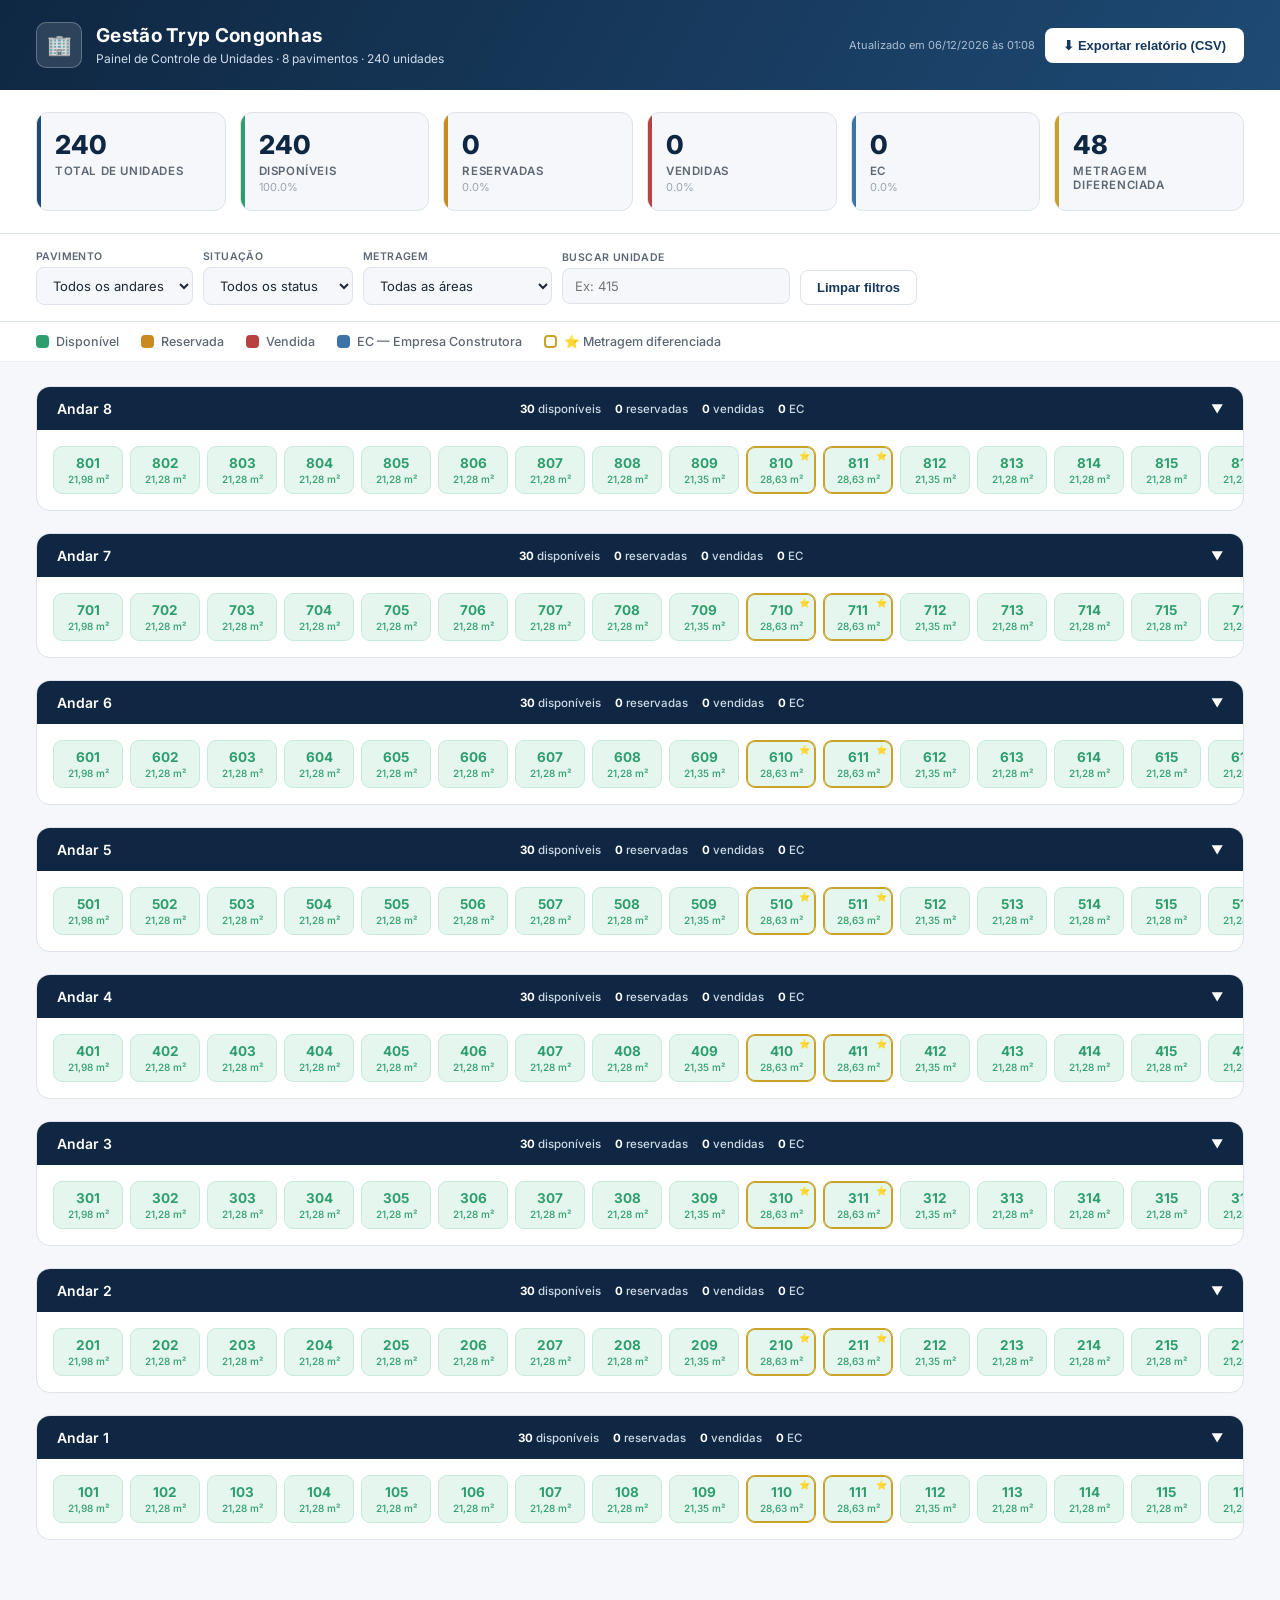
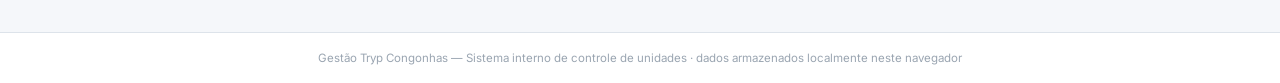
==== index(1).html @ a5fdbfc3 "HTML TRYP.html" ====
<!DOCTYPE html>
<html lang="pt-BR">
<head>
<meta charset="UTF-8">
<meta name="viewport" content="width=device-width, initial-scale=1.0">
<title>Gestão Tryp Congonhas | Controle de Unidades</title>
<link rel="preconnect" href="https://fonts.googleapis.com">
<link href="https://fonts.googleapis.com/css2?family=Inter:wght@400;500;600;700;800&display=swap" rel="stylesheet">
<style>
  :root{
    --azul-900:#0f2742;
    --azul-800:#16375c;
    --azul-700:#1e4a74;
    --azul-600:#2a5d8f;
    --azul-500:#3d74a8;
    --cinza-50:#f5f7fa;
    --cinza-100:#eceff3;
    --cinza-200:#dde3ea;
    --cinza-400:#9aa5b1;
    --cinza-600:#5c6773;
    --texto:#1c2733;

    --disp:#2f9e6e;
    --disp-bg:#e5f6ee;
    --res:#c98a1f;
    --res-bg:#fbf0dd;
    --vend:#b84242;
    --vend-bg:#fbe8e8;
    --ec:#3d74a8;
    --ec-bg:#e6eef5;
    --dif-border:#c9a227;
  }

  *{ box-sizing:border-box; margin:0; padding:0; }
  body{
    font-family:'Inter',Arial,sans-serif;
    background: var(--cinza-50);
    color: var(--texto);
    -webkit-font-smoothing:antialiased;
  }

  /* ===== HEADER ===== */
  header{
    background: linear-gradient(120deg, var(--azul-900), var(--azul-700));
    color:#fff;
    padding: 22px 36px;
    display:flex;
    justify-content:space-between;
    align-items:center;
    flex-wrap:wrap;
    gap:14px;
    box-shadow: 0 2px 10px rgba(0,0,0,.15);
  }
  .brand{ display:flex; align-items:center; gap:14px; }
  .brand-icon{
    width:46px; height:46px;
    background: rgba(255,255,255,.12);
    border:1px solid rgba(255,255,255,.25);
    border-radius:10px;
    display:flex; align-items:center; justify-content:center;
    font-size:20px;
  }
  .brand h1{ font-size:19px; font-weight:700; letter-spacing:.3px; }
  .brand span{ font-size:12px; color:#cfdcea; font-weight:400; }

  .header-actions{ display:flex; gap:10px; align-items:center; }
  .btn-export{
    background:#fff;
    color:var(--azul-800);
    border:none;
    padding:10px 18px;
    border-radius:8px;
    font-size:13px;
    font-weight:600;
    cursor:pointer;
    display:flex; align-items:center; gap:8px;
    transition:.2s;
  }
  .btn-export:hover{ background:#dfe8f1; transform:translateY(-1px); }

  .updated-at{
    font-size:11px; color:#aebfd2;
  }

  /* ===== DASHBOARD ===== */
  .dashboard{
    display:grid;
    grid-template-columns: repeat(6, 1fr);
    gap:14px;
    padding: 22px 36px;
    background:#fff;
    border-bottom:1px solid var(--cinza-200);
  }
  .card{
    background: var(--cinza-50);
    border:1px solid var(--cinza-200);
    border-radius:12px;
    padding:16px 18px;
    position:relative;
    overflow:hidden;
  }
  .card::before{
    content:"";
    position:absolute; left:0; top:0; bottom:0; width:4px;
  }
  .card h3{ font-size:26px; font-weight:800; color:var(--azul-900); }
  .card p{ font-size:11.5px; color:var(--cinza-600); text-transform:uppercase; letter-spacing:.6px; margin-top:4px; font-weight:600;}
  .card .pct{ font-size:11px; color:var(--cinza-400); margin-top:2px; }

  .card.total::before{ background:var(--azul-700); }
  .card.disponivel::before{ background:var(--disp); }
  .card.reservada::before{ background:var(--res); }
  .card.vendida::before{ background:var(--vend); }
  .card.ec::before{ background:var(--ec); }
  .card.dif::before{ background:var(--dif-border); }

  /* ===== FILTERS ===== */
  .filters{
    display:flex;
    gap:10px;
    flex-wrap:wrap;
    align-items:center;
    padding: 16px 36px;
    background:#fff;
    border-bottom:1px solid var(--cinza-200);
    position:sticky;
    top:0;
    z-index:60;
  }
  .filters label.fgroup{
    display:flex; flex-direction:column; gap:4px;
  }
  .filters label.fgroup span{
    font-size:10.5px; color:var(--cinza-600); font-weight:600; text-transform:uppercase; letter-spacing:.4px;
  }
  .filters select, .filters input{
    padding:9px 12px;
    border-radius:8px;
    border:1px solid var(--cinza-200);
    font-size:13px;
    background:var(--cinza-50);
    color:var(--texto);
    min-width:150px;
    font-family:inherit;
  }
  .filters select:focus, .filters input:focus{
    outline:none; border-color:var(--azul-600); background:#fff;
  }
  .filters .btn-clear{
    align-self:flex-end;
    background:transparent;
    border:1px solid var(--cinza-200);
    color:var(--azul-800);
    padding:9px 16px;
    border-radius:8px;
    font-size:13px;
    font-weight:600;
    cursor:pointer;
    transition:.2s;
  }
  .filters .btn-clear:hover{ background:var(--cinza-100); }

  /* ===== LEGEND ===== */
  .legend{
    display:flex;
    gap:22px;
    padding: 12px 36px;
    flex-wrap:wrap;
    font-size:12.5px;
    background:#fff;
    border-bottom:1px solid var(--cinza-100);
    color:var(--cinza-600);
  }
  .legend span{ display:flex; align-items:center; gap:7px; font-weight:500; }
  .dot{ width:13px; height:13px; border-radius:4px; display:inline-block; }

  /* ===== FLOORS ===== */
  .container{ padding: 24px 36px 70px; }

  .floor-block{
    margin-bottom: 22px;
    background:#fff;
    border-radius:14px;
    border:1px solid var(--cinza-200);
    overflow:hidden;
  }
  .floor-header{
    background: var(--azul-900);
    color:#fff;
    padding: 13px 20px;
    display:flex;
    justify-content:space-between;
    align-items:center;
    flex-wrap:wrap;
    gap:10px;
    font-size:14px;
    font-weight:600;
    cursor:pointer;
    user-select:none;
  }
  .floor-header .mini-stats{ display:flex; gap:14px; font-size:11.5px; font-weight:500; flex-wrap:wrap; color:#cdd9e6;}
  .floor-header .mini-stats b{ color:#fff; font-weight:700; }
  .floor-header .toggle-icon{ transition: transform .25s; font-size:12px; }
  .floor-header.collapsed .toggle-icon{ transform: rotate(-90deg); }

  .floor-grid-wrapper{
    overflow-x:auto;
    padding:16px;
    transition: max-height .25s ease;
  }
  .floor-grid-wrapper.hidden{ display:none; }

  .floor-grid{
    display:grid;
    grid-template-columns: repeat(30, minmax(70px,1fr));
    gap:7px;
    min-width:2150px;
  }

  .unit{
    border-radius:9px;
    padding:8px 5px;
    text-align:center;
    cursor:pointer;
    font-size:12px;
    position:relative;
    transition: all .15s ease;
    border:1.5px solid transparent;
    background:#fff;
  }
  .unit b{ display:block; font-size:13.5px; font-weight:700; }
  .unit small{ display:block; font-size:10px; margin-top:2px; font-weight:500; }
  .unit:hover{ transform: translateY(-3px); box-shadow:0 6px 14px rgba(15,39,66,.18); z-index:5; }
  .unit.dim{ opacity:.15; pointer-events:none; }

  .status-disponivel{ background:var(--disp-bg); color:var(--disp); border-color:#c7ebd9;}
  .status-reservada{ background:var(--res-bg); color:var(--res); border-color:#f0dcb2;}
  .status-vendida{ background:var(--vend-bg); color:var(--vend); border-color:#f3cccc;}
  .status-ec{ background:var(--ec-bg); color:var(--ec); border-color:#c6dced;}

  .diferenciada{ border-color:var(--dif-border) !important; box-shadow: inset 0 0 0 1px var(--dif-border); }
  .star{ position:absolute; top:3px; right:5px; font-size:9px; }

  /* ===== MODAL ===== */
  .overlay{
    display:none;
    position:fixed; inset:0;
    background:rgba(15,39,66,.55);
    align-items:center; justify-content:center;
    z-index:999;
    backdrop-filter: blur(2px);
  }
  .overlay.active{ display:flex; }
  .modal{
    background:#fff;
    width:380px;
    max-width:92%;
    border-radius:16px;
    padding:26px;
    box-shadow:0 20px 50px rgba(0,0,0,.25);
    animation: pop .18s ease;
  }
  @keyframes pop{ from{ transform:scale(.95); opacity:0;} to{ transform:scale(1); opacity:1;} }

  .modal-head{ display:flex; justify-content:space-between; align-items:flex-start; margin-bottom:4px;}
  .modal h2{ font-size:19px; color:var(--azul-900); font-weight:700; }
  .modal .close-x{ cursor:pointer; color:var(--cinza-400); font-size:20px; line-height:1;}
  .modal .close-x:hover{ color:var(--texto); }
  .modal .area-info{ font-size:12.5px; color:var(--cinza-600); margin-bottom:16px; }

  .modal label{ font-size:11.5px; font-weight:700; display:block; margin-top:12px; margin-bottom:5px; color:var(--cinza-600); text-transform:uppercase; letter-spacing:.4px;}
  .modal select, .modal input, .modal textarea{
    width:100%; padding:10px 12px; border-radius:8px; border:1px solid var(--cinza-200); font-size:13.5px; font-family:inherit; background:var(--cinza-50);
  }
  .modal select:focus, .modal input:focus, .modal textarea:focus{ outline:none; border-color:var(--azul-600); background:#fff;}
  .modal textarea{ resize:vertical; min-height:60px; }

  .modal-actions{ display:flex; justify-content:flex-end; gap:10px; margin-top:22px; }
  .modal-actions button{
    padding:10px 20px; border-radius:8px; border:none; cursor:pointer; font-size:13.5px; font-weight:600; transition:.2s;
  }
  .btn-save{ background:var(--azul-800); color:#fff; }
  .btn-save:hover{ background:var(--azul-900); }
  .btn-cancel{ background:var(--cinza-100); color:var(--cinza-600); }
  .btn-cancel:hover{ background:var(--cinza-200); }

  footer{
    text-align:center; padding:18px; font-size:11.5px; color:var(--cinza-400);
    background:#fff; border-top:1px solid var(--cinza-200);
  }

  @media (max-width: 900px){
    .dashboard{ grid-template-columns: repeat(2,1fr); }
    header, .filters, .dashboard, .legend, .container{ padding-left:16px; padding-right:16px; }
  }
</style>
</head>
<body>

<header>
  <div class="brand">
    <div class="brand-icon">🏢</div>
    <div>
      <h1>Gestão Tryp Congonhas</h1>
      <span>Painel de Controle de Unidades · 8 pavimentos · 240 unidades</span>
    </div>
  </div>
  <div class="header-actions">
    <div class="updated-at" id="updatedAt"></div>
    <button class="btn-export" onclick="exportCSV()">⬇ Exportar relatório (CSV)</button>
  </div>
</header>

<div class="dashboard" id="dashboard"></div>

<div class="filters">
  <label class="fgroup">
    <span>Pavimento</span>
    <select id="fAndar" onchange="render()">
      <option value="todos">Todos os andares</option>
    </select>
  </label>

  <label class="fgroup">
    <span>Situação</span>
    <select id="fStatus" onchange="render()">
      <option value="todos">Todos os status</option>
      <option value="disponivel">Disponível</option>
      <option value="reservada">Reservada</option>
      <option value="vendida">Vendida</option>
      <option value="ec">EC</option>
    </select>
  </label>

  <label class="fgroup">
    <span>Metragem</span>
    <select id="fDif" onchange="render()">
      <option value="todos">Todas as áreas</option>
      <option value="sim">Somente diferenciadas</option>
      <option value="nao">Somente padrão</option>
    </select>
  </label>

  <label class="fgroup">
    <span>Buscar unidade</span>
    <input type="text" id="fBusca" placeholder="Ex: 415" oninput="render()">
  </label>

  <button class="btn-clear" onclick="limparFiltros()">Limpar filtros</button>
</div>

<div class="legend">
  <span><i class="dot" style="background:var(--disp)"></i> Disponível</span>
  <span><i class="dot" style="background:var(--res)"></i> Reservada</span>
  <span><i class="dot" style="background:var(--vend)"></i> Vendida</span>
  <span><i class="dot" style="background:var(--ec)"></i> EC — Empresa Construtora</span>
  <span><i class="dot" style="background:#fff;border:2px solid var(--dif-border)"></i> ⭐ Metragem diferenciada</span>
</div>

<div class="container" id="container"></div>

<footer>Gestão Tryp Congonhas — Sistema interno de controle de unidades · dados armazenados localmente neste navegador</footer>

<!-- MODAL -->
<div class="overlay" id="overlay">
  <div class="modal">
    <div class="modal-head">
      <h2 id="mTitulo">Unidade 000</h2>
      <span class="close-x" onclick="fecharModal()">&times;</span>
    </div>
    <div class="area-info" id="mArea">Área: 00,00 m²</div>

    <label>Situação</label>
    <select id="mStatus">
      <option value="disponivel">Disponível</option>
      <option value="reservada">Reservada</option>
      <option value="vendida">Vendida</option>
      <option value="ec">EC</option>
    </select>

    <label>Comprador / Cliente</label>
    <input type="text" id="mComprador" placeholder="Nome do cliente">

    <label>Corretor responsável</label>
    <input type="text" id="mCorretor" placeholder="Nome do corretor">

    <label>Data da movimentação</label>
    <input type="date" id="mData">

    <label>Observações</label>
    <textarea id="mObs" placeholder="Observações adicionais..."></textarea>

    <div class="modal-actions">
      <button class="btn-cancel" onclick="fecharModal()">Cancelar</button>
      <button class="btn-save" onclick="salvarUnidade()">Salvar alterações</button>
    </div>
  </div>
</div>

<script>
/* ===================== DADOS ===================== */
const STORAGE_KEY = "tryp_congonhas_unidades_v2";

const areaPattern = [
21.98,21.28,21.28,21.28,21.28,21.28,21.28,21.28,21.35,28.63,
28.63,21.35,21.28,21.28,21.28,21.28,21.28,21.28,21.28,21.28,
22.00,22.00,21.35,21.28,21.28,21.28,21.35,22.97,22.97,21.28
];

function gerarDadosIniciais(){
  const floors = [];
  for(let andar=1; andar<=8; andar++){
    const units = [];
    for(let pos=1; pos<=30; pos++){
      units.push({
        id: andar*100 + pos,
        andar, pos,
        area: areaPattern[pos-1],
        status: "disponivel",
        comprador: "", corretor: "", data: "", obs: ""
      });
    }
    floors.push({ andar, units });
  }
  return floors;
}

function carregarDados(){
  const saved = localStorage.getItem(STORAGE_KEY);
  if(saved) return JSON.parse(saved);
  const dados = gerarDadosIniciais();
  salvarLocal(dados);
  return dados;
}
function salvarLocal(dados){ localStorage.setItem(STORAGE_KEY, JSON.stringify(dados)); }

let floors = carregarDados();
let unidadeSelecionada = null;
let andaresColapsados = {};

/* ===================== HELPERS ===================== */
const todasUnidades = () => floors.flatMap(f => f.units);
const isDiferenciada = (area) => area >= 22.00;
const fmt = (n) => n.toFixed(2).replace(".", ",");

function atualizarTimestamp(){
  const now = new Date();
  document.getElementById("updatedAt").textContent =
    "Atualizado em " + now.toLocaleDateString('pt-BR') + " às " + now.toLocaleTimeString('pt-BR', {hour:'2-digit',minute:'2-digit'});
}

/* ===================== SELECT DE ANDARES ===================== */
(function popularAndares(){
  const sel = document.getElementById("fAndar");
  for(let a=8; a>=1; a--){
    const opt = document.createElement("option");
    opt.value = a; opt.textContent = "Andar " + a;
    sel.appendChild(opt);
  }
})();

/* ===================== DASHBOARD ===================== */
function renderDashboard(){
  const all = todasUnidades();
  const total = all.length;
  const disponiveis = all.filter(u=>u.status==="disponivel").length;
  const reservadas = all.filter(u=>u.status==="reservada").length;
  const vendidas = all.filter(u=>u.status==="vendida").length;
  const ec = all.filter(u=>u.status==="ec").length;
  const dif = all.filter(u=>isDiferenciada(u.area)).length;
  const pct = (n) => ((n/total)*100).toFixed(1) + "%";

  document.getElementById("dashboard").innerHTML = `
    <div class="card total"><h3>${total}</h3><p>Total de unidades</p></div>
    <div class="card disponivel"><h3>${disponiveis}</h3><p>Disponíveis</p><div class="pct">${pct(disponiveis)}</div></div>
    <div class="card reservada"><h3>${reservadas}</h3><p>Reservadas</p><div class="pct">${pct(reservadas)}</div></div>
    <div class="card vendida"><h3>${vendidas}</h3><p>Vendidas</p><div class="pct">${pct(vendidas)}</div></div>
    <div class="card ec"><h3>${ec}</h3><p>EC</p><div class="pct">${pct(ec)}</div></div>
    <div class="card dif"><h3>${dif}</h3><p>Metragem diferenciada</p></div>
  `;
}

/* ===================== RENDER PRINCIPAL ===================== */
function render(){
  renderDashboard();
  atualizarTimestamp();

  const fAndar = document.getElementById("fAndar").value;
  const fStatus = document.getElementById("fStatus").value;
  const fDif = document.getElementById("fDif").value;
  const fBusca = document.getElementById("fBusca").value.trim();

  const container = document.getElementById("container");
  container.innerHTML = "";

  const floorsOrdenados = [...floors].sort((a,b)=> b.andar - a.andar);

  floorsOrdenados.forEach(floor => {
    if(fAndar !== "todos" && Number(fAndar) !== floor.andar) return;

    const disp = floor.units.filter(u=>u.status==="disponivel").length;
    const res = floor.units.filter(u=>u.status==="reservada").length;
    const ven = floor.units.filter(u=>u.status==="vendida").length;
    const ec = floor.units.filter(u=>u.status==="ec").length;

    const colapsado = !!andaresColapsados[floor.andar];

    const block = document.createElement("div");
    block.className = "floor-block";
    block.innerHTML = `
      <div class="floor-header ${colapsado?'collapsed':''}" onclick="toggleAndar(${floor.andar})">
        <span>Andar ${floor.andar}</span>
        <div class="mini-stats">
          <span><b>${disp}</b> disponíveis</span>
          <span><b>${res}</b> reservadas</span>
          <span><b>${ven}</b> vendidas</span>
          <span><b>${ec}</b> EC</span>
        </div>
        <span class="toggle-icon">▼</span>
      </div>
      <div class="floor-grid-wrapper ${colapsado?'hidden':''}" id="grid-wrap-${floor.andar}">
        <div class="floor-grid" id="grid-${floor.andar}"></div>
      </div>
    `;
    container.appendChild(block);

    const grid = block.querySelector(`#grid-${floor.andar}`);

    floor.units.forEach(u => {
      const matchStatus = fStatus === "todos" || u.status === fStatus;
      const matchDif = fDif === "todos" ||
                        (fDif === "sim" && isDiferenciada(u.area)) ||
                        (fDif === "nao" && !isDiferenciada(u.area));
      const matchBusca = fBusca === "" || String(u.id).includes(fBusca);
      const visivel = matchStatus && matchDif && matchBusca;

      const div = document.createElement("div");
      div.className = `unit status-${u.status}` + (isDiferenciada(u.area) ? " diferenciada" : "") + (visivel ? "" : " dim");
      div.innerHTML = `
        <b>${u.id}</b>
        <small>${fmt(u.area)} m²</small>
        ${isDiferenciada(u.area) ? '<span class="star">⭐</span>' : ""}
      `;
      div.onclick = () => abrirModal(u.id);
      grid.appendChild(div);
    });
  });
}

function toggleAndar(andar){
  andaresColapsados[andar] = !andaresColapsados[andar];
  render();
}

/* ===================== FILTROS ===================== */
function limparFiltros(){
  document.getElementById("fAndar").value = "todos";
  document.getElementById("fStatus").value = "todos";
  document.getElementById("fDif").value = "todos";
  document.getElementById("fBusca").value = "";
  render();
}

/* ===================== MODAL ===================== */
function abrirModal(id){
  const unidade = todasUnidades().find(u => u.id === id);
  unidadeSelecionada = unidade;

  document.getElementById("mTitulo").textContent = "Unidade " + unidade.id;
  document.getElementById("mArea").textContent = "Área privativa: " + fmt(unidade.area) + " m²" + (isDiferenciada(unidade.area) ? " · ⭐ Metragem diferenciada" : "");
  document.getElementById("mStatus").value = unidade.status;
  document.getElementById("mComprador").value = unidade.comprador;
  document.getElementById("mCorretor").value = unidade.corretor;
  document.getElementById("mData").value = unidade.data;
  document.getElementById("mObs").value = unidade.obs;

  document.getElementById("overlay").classList.add("active");
}
function fecharModal(){
  document.getElementById("overlay").classList.remove("active");
  unidadeSelecionada = null;
}
function salvarUnidade(){
  if(!unidadeSelecionada) return;
  unidadeSelecionada.status = document.getElementById("mStatus").value;
  unidadeSelecionada.comprador = document.getElementById("mComprador").value;
  unidadeSelecionada.corretor = document.getElementById("mCorretor").value;
  unidadeSelecionada.data = document.getElementById("mData").value;
  unidadeSelecionada.obs = document.getElementById("mObs").value;
  salvarLocal(floors);
  fecharModal();
  render();
}

// Fechar modal clicando fora
document.getElementById("overlay").addEventListener("click", (e)=>{
  if(e.target.id === "overlay") fecharModal();
});
document.addEventListener("keydown", (e)=>{
  if(e.key === "Escape") fecharModal();
});

/* ===================== EXPORTAR CSV ===================== */
function exportCSV(){
  const all = todasUnidades();
  let csv = "Unidade;Andar;Area(m2);Status;Comprador;Corretor;Data;Observacoes\n";
  all.forEach(u => {
    csv += `${u.id};${u.andar};${fmt(u.area)};${u.status};${u.comprador};${u.corretor};${u.data};${(u.obs||"").replace(/\n/g," ")}\n`;
  });
  const blob = new Blob(["\uFEFF" + csv], { type: "text/csv;charset=utf-8;" });
  const link = document.createElement("a");
  link.href = URL.createObjectURL(blob);
  link.download = "tryp_congonhas_unidades.csv";
  link.click();
}

/* ===================== INICIALIZAÇÃO ===================== */
render();
</script>
</body>
</html>
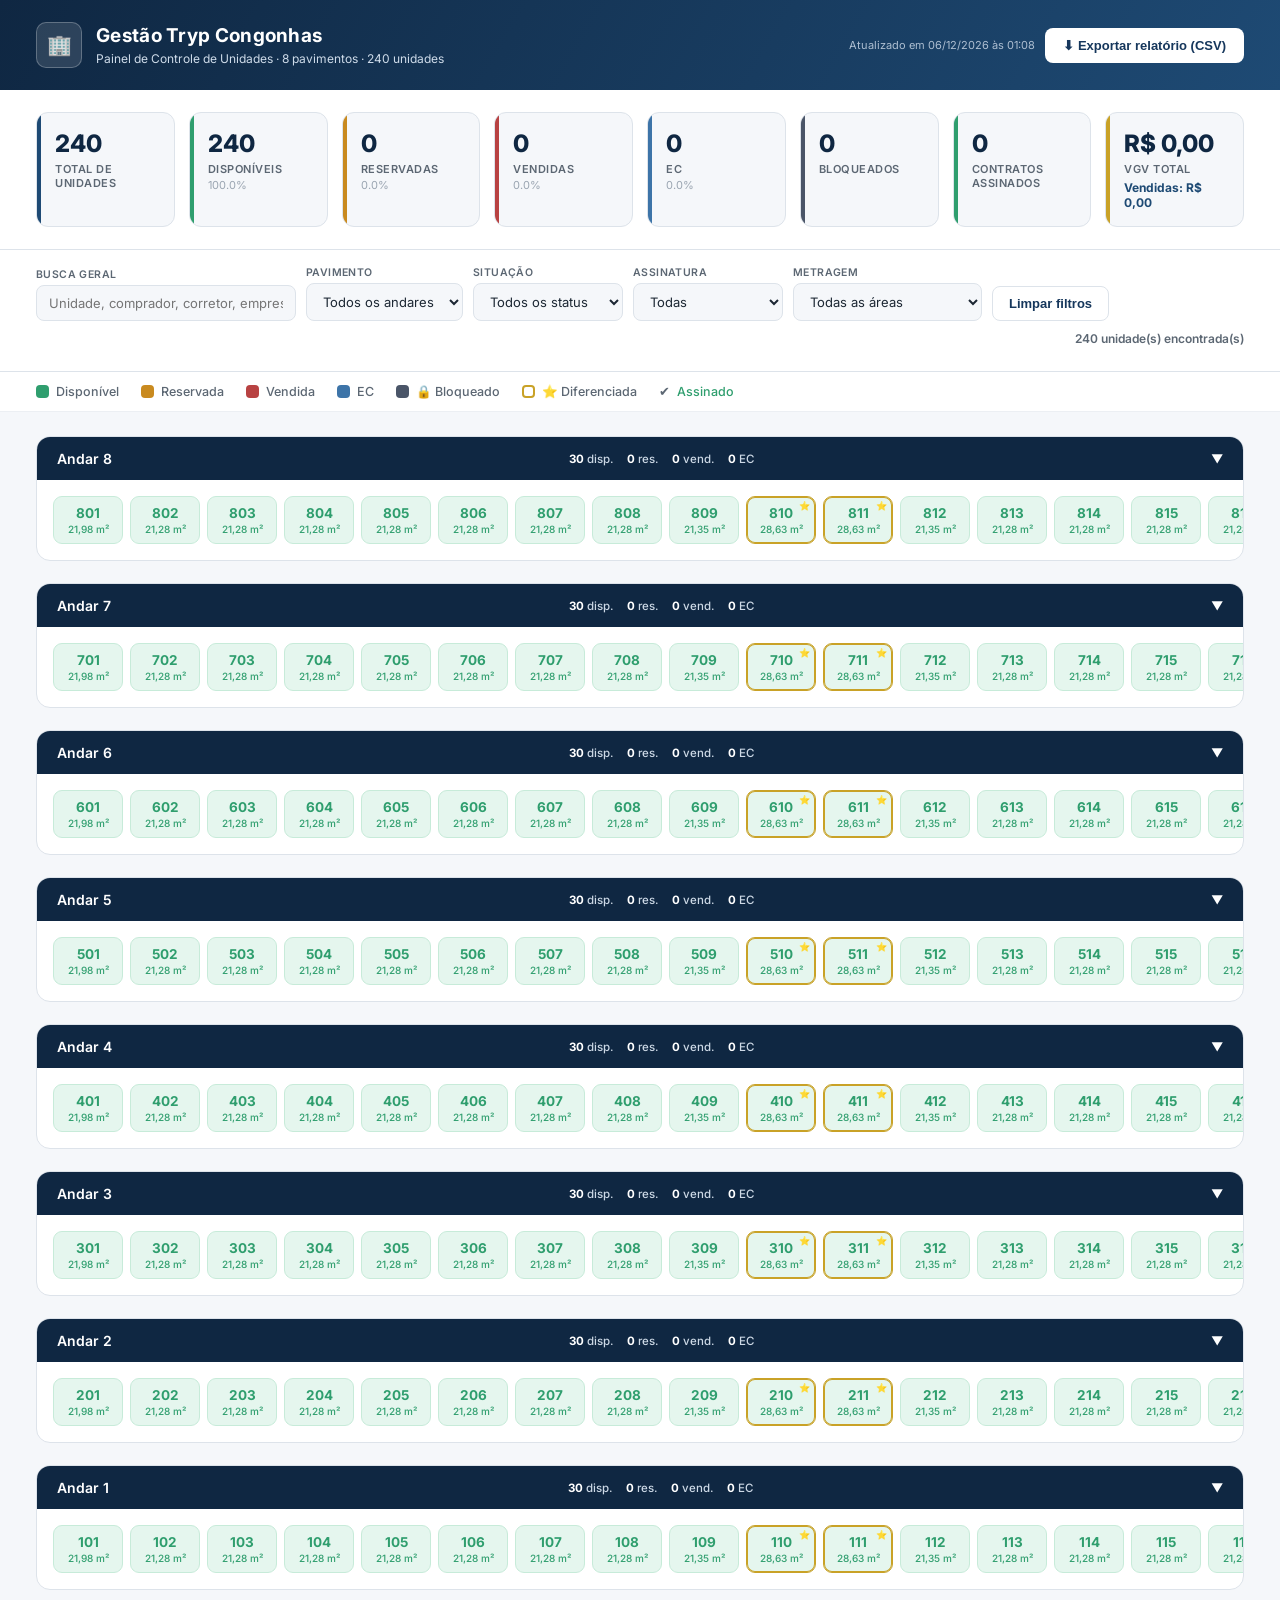
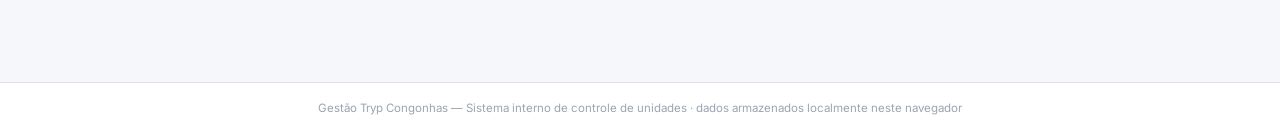
==== commit 6dfaac8a: "Update index(1).html" ====
--- a/index(1).html
+++ b/index(1).html
@@ -29,6 +29,13 @@
     --ec:#3d74a8;
     --ec-bg:#e6eef5;
     --dif-border:#c9a227;
+
+    --sign-ok:#2f9e6e;
+    --sign-pend:#c98a1f;
+    --sign-no:#9aa5b1;
+
+    --bloqueado:#4a5568;
+    --bloqueado-bg:#e2e8f0;
   }
 
   *{ box-sizing:border-box; margin:0; padding:0; }
@@ -78,14 +85,12 @@
   }
   .btn-export:hover{ background:#dfe8f1; transform:translateY(-1px); }
 
-  .updated-at{
-    font-size:11px; color:#aebfd2;
-  }
+  .updated-at{ font-size:11px; color:#aebfd2; }
 
   /* ===== DASHBOARD ===== */
   .dashboard{
     display:grid;
-    grid-template-columns: repeat(6, 1fr);
+    grid-template-columns: repeat(8, 1fr);
     gap:14px;
     padding: 22px 36px;
     background:#fff;
@@ -99,13 +104,11 @@
     position:relative;
     overflow:hidden;
   }
-  .card::before{
-    content:"";
-    position:absolute; left:0; top:0; bottom:0; width:4px;
-  }
-  .card h3{ font-size:26px; font-weight:800; color:var(--azul-900); }
-  .card p{ font-size:11.5px; color:var(--cinza-600); text-transform:uppercase; letter-spacing:.6px; margin-top:4px; font-weight:600;}
+  .card::before{ content:""; position:absolute; left:0; top:0; bottom:0; width:4px; }
+  .card h3{ font-size:24px; font-weight:800; color:var(--azul-900); }
+  .card p{ font-size:11px; color:var(--cinza-600); text-transform:uppercase; letter-spacing:.5px; margin-top:4px; font-weight:600;}
   .card .pct{ font-size:11px; color:var(--cinza-400); margin-top:2px; }
+  .card .valor-total{ font-size:12px; color:var(--azul-700); font-weight:700; margin-top:4px; }
 
   .card.total::before{ background:var(--azul-700); }
   .card.disponivel::before{ background:var(--disp); }
@@ -113,13 +116,15 @@
   .card.vendida::before{ background:var(--vend); }
   .card.ec::before{ background:var(--ec); }
   .card.dif::before{ background:var(--dif-border); }
+  .card.assinado::before{ background:var(--sign-ok); }
+  .card.bloqueado::before{ background:var(--bloqueado); }
 
   /* ===== FILTERS ===== */
   .filters{
     display:flex;
     gap:10px;
     flex-wrap:wrap;
-    align-items:center;
+    align-items:flex-end;
     padding: 16px 36px;
     background:#fff;
     border-bottom:1px solid var(--cinza-200);
@@ -127,9 +132,7 @@
     top:0;
     z-index:60;
   }
-  .filters label.fgroup{
-    display:flex; flex-direction:column; gap:4px;
-  }
+  .filters label.fgroup{ display:flex; flex-direction:column; gap:4px; }
   .filters label.fgroup span{
     font-size:10.5px; color:var(--cinza-600); font-weight:600; text-transform:uppercase; letter-spacing:.4px;
   }
@@ -143,11 +146,9 @@
     min-width:150px;
     font-family:inherit;
   }
-  .filters select:focus, .filters input:focus{
-    outline:none; border-color:var(--azul-600); background:#fff;
-  }
+  .filters input#fBuscaGeral{ min-width:260px; }
+  .filters select:focus, .filters input:focus{ outline:none; border-color:var(--azul-600); background:#fff; }
   .filters .btn-clear{
-    align-self:flex-end;
     background:transparent;
     border:1px solid var(--cinza-200);
     color:var(--azul-800);
@@ -159,6 +160,9 @@
     transition:.2s;
   }
   .filters .btn-clear:hover{ background:var(--cinza-100); }
+  .filters .result-count{
+    font-size:12px; color:var(--cinza-600); margin-left:auto; padding-bottom:9px; font-weight:600;
+  }
 
   /* ===== LEGEND ===== */
   .legend{
@@ -203,11 +207,7 @@
   .floor-header .toggle-icon{ transition: transform .25s; font-size:12px; }
   .floor-header.collapsed .toggle-icon{ transform: rotate(-90deg); }
 
-  .floor-grid-wrapper{
-    overflow-x:auto;
-    padding:16px;
-    transition: max-height .25s ease;
-  }
+  .floor-grid-wrapper{ overflow-x:auto; padding:16px; }
   .floor-grid-wrapper.hidden{ display:none; }
 
   .floor-grid{
@@ -232,6 +232,13 @@
   .unit small{ display:block; font-size:10px; margin-top:2px; font-weight:500; }
   .unit:hover{ transform: translateY(-3px); box-shadow:0 6px 14px rgba(15,39,66,.18); z-index:5; }
   .unit.dim{ opacity:.15; pointer-events:none; }
+  .unit.bloqueada{ 
+    background:var(--bloqueado-bg); 
+    color:var(--bloqueado); 
+    border-color:var(--cinza-400);
+    cursor:not-allowed;
+  }
+  .unit.bloqueada:hover{ transform:none; box-shadow:none; }
 
   .status-disponivel{ background:var(--disp-bg); color:var(--disp); border-color:#c7ebd9;}
   .status-reservada{ background:var(--res-bg); color:var(--res); border-color:#f0dcb2;}
@@ -240,6 +247,13 @@
 
   .diferenciada{ border-color:var(--dif-border) !important; box-shadow: inset 0 0 0 1px var(--dif-border); }
   .star{ position:absolute; top:3px; right:5px; font-size:9px; }
+  .lock-icon{ position:absolute; top:3px; left:5px; font-size:9px; }
+
+  .sign-badge{
+    position:absolute; top:3px; right:5px; font-size:9px; font-weight:700;
+  }
+  .sign-badge.ok{ color:var(--sign-ok); }
+  .sign-badge.pend{ color:var(--sign-pend); }
 
   /* ===== MODAL ===== */
   .overlay{
@@ -249,12 +263,15 @@
     align-items:center; justify-content:center;
     z-index:999;
     backdrop-filter: blur(2px);
+    padding: 20px;
   }
   .overlay.active{ display:flex; }
   .modal{
     background:#fff;
-    width:380px;
-    max-width:92%;
+    width:480px;
+    max-width:100%;
+    max-height: 92vh;
+    overflow-y:auto;
     border-radius:16px;
     padding:26px;
     box-shadow:0 20px 50px rgba(0,0,0,.25);
@@ -266,19 +283,41 @@
   .modal h2{ font-size:19px; color:var(--azul-900); font-weight:700; }
   .modal .close-x{ cursor:pointer; color:var(--cinza-400); font-size:20px; line-height:1;}
   .modal .close-x:hover{ color:var(--texto); }
-  .modal .area-info{ font-size:12.5px; color:var(--cinza-600); margin-bottom:16px; }
+  .modal .area-info{ font-size:12.5px; color:var(--cinza-600); margin-bottom:10px; }
+  .modal .valor-info{ font-size:14px; color:var(--azul-800); font-weight:700; margin-bottom:14px; }
+
+  .modal .section-title{
+    font-size:11px; font-weight:800; color:var(--azul-700); text-transform:uppercase;
+    letter-spacing:.6px; margin-top:18px; padding-top:14px; border-top:1px solid var(--cinza-100);
+  }
+  .modal .section-title:first-of-type{ border-top:none; padding-top:0; margin-top:6px; }
+
+  .modal .row2{ display:grid; grid-template-columns:1fr 1fr; gap:10px; }
+  .modal .row3{ display:grid; grid-template-columns:1fr 1fr 1fr; gap:10px; }
 
   .modal label{ font-size:11.5px; font-weight:700; display:block; margin-top:12px; margin-bottom:5px; color:var(--cinza-600); text-transform:uppercase; letter-spacing:.4px;}
   .modal select, .modal input, .modal textarea{
     width:100%; padding:10px 12px; border-radius:8px; border:1px solid var(--cinza-200); font-size:13.5px; font-family:inherit; background:var(--cinza-50);
   }
   .modal select:focus, .modal input:focus, .modal textarea:focus{ outline:none; border-color:var(--azul-600); background:#fff;}
-  .modal textarea{ resize:vertical; min-height:60px; }
+  .modal textarea{ resize:vertical; min-height:55px; }
+
+  .modal .checkbox-group{
+    display:flex; align-items:center; gap:8px; margin-top:14px; padding:12px;
+    background:var(--cinza-50); border-radius:8px; border:1px solid var(--cinza-200);
+  }
+  .modal .checkbox-group input[type="checkbox"]{ width:18px; height:18px; cursor:pointer; }
+  .modal .checkbox-group label{ margin:0; cursor:pointer; color:var(--texto); font-size:13px; text-transform:none; letter-spacing:0; }
+  .modal .checkbox-group small{ display:block; color:var(--cinza-600); font-size:11px; margin-top:4px; }
+
+  .modal .bloqueada-warning{
+    background:#fed7d7; color:#c53030; padding:10px; border-radius:8px; font-size:12px; margin-top:10px;
+    border-left:4px solid #c53030; display:none;
+  }
+  .modal .bloqueada-warning.active{ display:block; }
 
   .modal-actions{ display:flex; justify-content:flex-end; gap:10px; margin-top:22px; }
-  .modal-actions button{
-    padding:10px 20px; border-radius:8px; border:none; cursor:pointer; font-size:13.5px; font-weight:600; transition:.2s;
-  }
+  .modal-actions button{ padding:10px 20px; border-radius:8px; border:none; cursor:pointer; font-size:13.5px; font-weight:600; transition:.2s; }
   .btn-save{ background:var(--azul-800); color:#fff; }
   .btn-save:hover{ background:var(--azul-900); }
   .btn-cancel{ background:var(--cinza-100); color:var(--cinza-600); }
@@ -289,9 +328,11 @@
     background:#fff; border-top:1px solid var(--cinza-200);
   }
 
-  @media (max-width: 900px){
+  @media (max-width: 1200px){ .dashboard{ grid-template-columns: repeat(4,1fr); } }
+  @media (max-width: 700px){
     .dashboard{ grid-template-columns: repeat(2,1fr); }
     header, .filters, .dashboard, .legend, .container{ padding-left:16px; padding-right:16px; }
+    .modal .row2, .modal .row3{ grid-template-columns:1fr; }
   }
 </style>
 </head>
@@ -315,6 +356,11 @@
 
 <div class="filters">
   <label class="fgroup">
+    <span>Busca geral</span>
+    <input type="text" id="fBuscaGeral" placeholder="Unidade, comprador, corretor, empresa ou proposta..." oninput="render()">
+  </label>
+
+  <label class="fgroup">
     <span>Pavimento</span>
     <select id="fAndar" onchange="render()">
       <option value="todos">Todos os andares</option>
@@ -329,6 +375,17 @@
       <option value="reservada">Reservada</option>
       <option value="vendida">Vendida</option>
       <option value="ec">EC</option>
+      <option value="bloqueado">Bloqueado</option>
+    </select>
+  </label>
+
+  <label class="fgroup">
+    <span>Assinatura</span>
+    <select id="fAssinado" onchange="render()">
+      <option value="todos">Todas</option>
+      <option value="sim">Assinado</option>
+      <option value="pendente">Pendente</option>
+      <option value="nao">Não assinado</option>
     </select>
   </label>
 
@@ -341,20 +398,18 @@
     </select>
   </label>
 
-  <label class="fgroup">
-    <span>Buscar unidade</span>
-    <input type="text" id="fBusca" placeholder="Ex: 415" oninput="render()">
-  </label>
-
   <button class="btn-clear" onclick="limparFiltros()">Limpar filtros</button>
+  <div class="result-count" id="resultCount"></div>
 </div>
 
 <div class="legend">
   <span><i class="dot" style="background:var(--disp)"></i> Disponível</span>
   <span><i class="dot" style="background:var(--res)"></i> Reservada</span>
   <span><i class="dot" style="background:var(--vend)"></i> Vendida</span>
-  <span><i class="dot" style="background:var(--ec)"></i> EC — Empresa Construtora</span>
-  <span><i class="dot" style="background:#fff;border:2px solid var(--dif-border)"></i> ⭐ Metragem diferenciada</span>
+  <span><i class="dot" style="background:var(--ec)"></i> EC</span>
+  <span><i class="dot" style="background:var(--bloqueado)"></i> 🔒 Bloqueado</span>
+  <span><i class="dot" style="background:#fff;border:2px solid var(--dif-border)"></i> ⭐ Diferenciada</span>
+  <span>✔ <span style="color:var(--sign-ok)">Assinado</span></span>
 </div>
 
 <div class="container" id="container"></div>
@@ -369,25 +424,86 @@
       <span class="close-x" onclick="fecharModal()">&times;</span>
     </div>
     <div class="area-info" id="mArea">Área: 00,00 m²</div>
-
-    <label>Situação</label>
-    <select id="mStatus">
-      <option value="disponivel">Disponível</option>
-      <option value="reservada">Reservada</option>
-      <option value="vendida">Vendida</option>
-      <option value="ec">EC</option>
-    </select>
-
+    <div class="valor-info" id="mValorDisplay">VGV: R$ 0,00</div>
+
+    <div class="section-title">Situação da unidade</div>
+    
+    <div class="checkbox-group">
+      <input type="checkbox" id="mBloqueado">
+      <div>
+        <label for="mBloqueado">🔒 Unidade bloqueada (indisponível para venda)</label>
+        <small>Unidades bloqueadas não podem ser marcadas como vendidas ou reservadas</small>
+      </div>
+    </div>
+    <div class="bloqueada-warning" id="bloqueadaWarning">
+      ⚠️ Esta unidade está bloqueada. Desbloqueie antes de alterar o status para vendido/reservado.
+    </div>
+
+    <div class="row2" style="margin-top:12px;">
+      <div>
+        <label>Status</label>
+        <select id="mStatus">
+          <option value="disponivel">Disponível</option>
+          <option value="reservada">Reservada</option>
+          <option value="vendida">Vendida</option>
+          <option value="ec">EC</option>
+        </select>
+      </div>
+      <div>
+        <label>Assinatura do contrato</label>
+        <select id="mAssinado">
+          <option value="nao">Não assinado</option>
+          <option value="pendente">Pendente</option>
+          <option value="sim">Assinado</option>
+        </select>
+      </div>
+    </div>
+
+    <div class="section-title">Dados comerciais</div>
     <label>Comprador / Cliente</label>
     <input type="text" id="mComprador" placeholder="Nome do cliente">
 
-    <label>Corretor responsável</label>
-    <input type="text" id="mCorretor" placeholder="Nome do corretor">
-
-    <label>Data da movimentação</label>
-    <input type="date" id="mData">
-
-    <label>Observações</label>
+    <div class="row3">
+      <div>
+        <label>Corretor responsável</label>
+        <input type="text" id="mCorretor" placeholder="Nome do corretor">
+      </div>
+      <div>
+        <label>Empresa parceira</label>
+        <input type="text" id="mEmpresa" placeholder="Nome da empresa">
+      </div>
+      <div>
+        <label>Nº da proposta</label>
+        <input type="text" id="mProposta" placeholder="Ex: PROP-0045">
+      </div>
+    </div>
+
+    <label>Condições de compra</label>
+    <select id="mCondicao">
+      <option value="">Selecione...</option>
+      <option value="a_vista">À vista</option>
+      <option value="financiamento_bancario">Financiamento bancário</option>
+      <option value="parcelado_construtora">Parcelado com a construtora</option>
+      <option value="consorcio">Consórcio</option>
+      <option value="fgts">FGTS + Financiamento</option>
+      <option value="outro">Outro</option>
+    </select>
+
+    <label style="margin-top:14px;">Valor da unidade (VGV)</label>
+    <input type="text" id="mValor" placeholder="R$ 0,00" oninput="formatarMoeda(this)">
+
+    <div class="row2">
+      <div>
+        <label>Data da movimentação</label>
+        <input type="date" id="mData">
+      </div>
+      <div>
+        <label>Valor/m² (calculado)</label>
+        <input type="text" id="mValorM2" readonly style="background:#f0f4f8; color:var(--cinza-600);">
+      </div>
+    </div>
+
+    <div class="section-title">Observações</div>
     <textarea id="mObs" placeholder="Observações adicionais..."></textarea>
 
     <div class="modal-actions">
@@ -399,7 +515,7 @@
 
 <script>
 /* ===================== DADOS ===================== */
-const STORAGE_KEY = "tryp_congonhas_unidades_v2";
+const STORAGE_KEY = "tryp_congonhas_unidades_v4";
 
 const areaPattern = [
 21.98,21.28,21.28,21.28,21.28,21.28,21.28,21.28,21.35,28.63,
@@ -407,27 +523,54 @@
 22.00,22.00,21.35,21.28,21.28,21.28,21.35,22.97,22.97,21.28
 ];
 
+function unidadePadrao(andar, pos){
+  return {
+    id: andar*100 + pos,
+    andar, pos,
+    area: areaPattern[pos-1],
+    status: "disponivel",
+    bloqueado: false,
+    assinado: "nao",
+    comprador: "",
+    corretor: "",
+    empresa: "",
+    proposta: "",
+    condicao: "",
+    valor: 0,
+    data: "",
+    obs: ""
+  };
+}
+
 function gerarDadosIniciais(){
   const floors = [];
   for(let andar=1; andar<=8; andar++){
     const units = [];
     for(let pos=1; pos<=30; pos++){
-      units.push({
-        id: andar*100 + pos,
-        andar, pos,
-        area: areaPattern[pos-1],
-        status: "disponivel",
-        comprador: "", corretor: "", data: "", obs: ""
-      });
+      units.push(unidadePadrao(andar, pos));
     }
     floors.push({ andar, units });
   }
   return floors;
 }
 
+function migrarDados(dados){
+  dados.forEach(floor => {
+    floor.units.forEach(u => {
+      if(u.assinado === undefined) u.assinado = "nao";
+      if(u.empresa === undefined) u.empresa = "";
+      if(u.proposta === undefined) u.proposta = "";
+      if(u.condicao === undefined) u.condicao = "";
+      if(u.valor === undefined) u.valor = 0;
+      if(u.bloqueado === undefined) u.bloqueado = false;
+    });
+  });
+  return dados;
+}
+
 function carregarDados(){
   const saved = localStorage.getItem(STORAGE_KEY);
-  if(saved) return JSON.parse(saved);
+  if(saved) return migrarDados(JSON.parse(saved));
   const dados = gerarDadosIniciais();
   salvarLocal(dados);
   return dados;
@@ -442,6 +585,18 @@
 const todasUnidades = () => floors.flatMap(f => f.units);
 const isDiferenciada = (area) => area >= 22.00;
 const fmt = (n) => n.toFixed(2).replace(".", ",");
+const fmtMoeda = (v) => "R$ " + (v||0).toLocaleString('pt-BR', {minimumFractionDigits:2, maximumFractionDigits:2});
+const parseMoeda = (s) => parseFloat(s.replace(/[^\d,.-]/g, '').replace('.', '').replace(',', '.')) || 0;
+
+const condicaoLabel = {
+  "a_vista":"À vista",
+  "financiamento_bancario":"Financiamento bancário",
+  "parcelado_construtora":"Parcelado com a construtora",
+  "consorcio":"Consórcio",
+  "fgts":"FGTS + Financiamento",
+  "outro":"Outro",
+  "":""
+};
 
 function atualizarTimestamp(){
   const now = new Date();
@@ -463,11 +618,17 @@
 function renderDashboard(){
   const all = todasUnidades();
   const total = all.length;
-  const disponiveis = all.filter(u=>u.status==="disponivel").length;
+  const disponiveis = all.filter(u=>u.status==="disponivel" && !u.bloqueado).length;
   const reservadas = all.filter(u=>u.status==="reservada").length;
   const vendidas = all.filter(u=>u.status==="vendida").length;
   const ec = all.filter(u=>u.status==="ec").length;
+  const bloqueados = all.filter(u=>u.bloqueado).length;
   const dif = all.filter(u=>isDiferenciada(u.area)).length;
+  const assinados = all.filter(u=>u.assinado==="sim").length;
+  
+  const vgvTotal = all.reduce((acc, u) => acc + (u.valor || 0), 0);
+  const vgvVendidas = all.filter(u=>u.status==="vendida").reduce((acc, u) => acc + (u.valor || 0), 0);
+  
   const pct = (n) => ((n/total)*100).toFixed(1) + "%";
 
   document.getElementById("dashboard").innerHTML = `
@@ -476,8 +637,26 @@
     <div class="card reservada"><h3>${reservadas}</h3><p>Reservadas</p><div class="pct">${pct(reservadas)}</div></div>
     <div class="card vendida"><h3>${vendidas}</h3><p>Vendidas</p><div class="pct">${pct(vendidas)}</div></div>
     <div class="card ec"><h3>${ec}</h3><p>EC</p><div class="pct">${pct(ec)}</div></div>
-    <div class="card dif"><h3>${dif}</h3><p>Metragem diferenciada</p></div>
+    <div class="card bloqueado"><h3>${bloqueados}</h3><p>Bloqueados</p></div>
+    <div class="card assinado"><h3>${assinados}</h3><p>Contratos assinados</p></div>
+    <div class="card dif"><h3>${fmtMoeda(vgvTotal)}</h3><p>VGV Total</p><div class="valor-total">Vendidas: ${fmtMoeda(vgvVendidas)}</div></div>
   `;
+}
+
+/* ===================== BUSCA GERAL ===================== */
+function matchBuscaGeral(u, termo){
+  if(!termo) return true;
+  const t = termo.toLowerCase();
+  const campos = [
+    String(u.id),
+    u.comprador || "",
+    u.corretor || "",
+    u.empresa || "",
+    u.proposta || "",
+    condicaoLabel[u.condicao] || "",
+    fmtMoeda(u.valor)
+  ];
+  return campos.some(c => c.toLowerCase().includes(t));
 }
 
 /* ===================== RENDER PRINCIPAL ===================== */
@@ -488,20 +667,23 @@
   const fAndar = document.getElementById("fAndar").value;
   const fStatus = document.getElementById("fStatus").value;
   const fDif = document.getElementById("fDif").value;
-  const fBusca = document.getElementById("fBusca").value.trim();
+  const fAssinado = document.getElementById("fAssinado").value;
+  const fBuscaGeral = document.getElementById("fBuscaGeral").value.trim();
 
   const container = document.getElementById("container");
   container.innerHTML = "";
 
   const floorsOrdenados = [...floors].sort((a,b)=> b.andar - a.andar);
+  let totalVisiveis = 0;
 
   floorsOrdenados.forEach(floor => {
     if(fAndar !== "todos" && Number(fAndar) !== floor.andar) return;
 
-    const disp = floor.units.filter(u=>u.status==="disponivel").length;
+    const disp = floor.units.filter(u=>u.status==="disponivel" && !u.bloqueado).length;
     const res = floor.units.filter(u=>u.status==="reservada").length;
     const ven = floor.units.filter(u=>u.status==="vendida").length;
     const ec = floor.units.filter(u=>u.status==="ec").length;
+    const bloq = floor.units.filter(u=>u.bloqueado).length;
 
     const colapsado = !!andaresColapsados[floor.andar];
 
@@ -511,10 +693,11 @@
       <div class="floor-header ${colapsado?'collapsed':''}" onclick="toggleAndar(${floor.andar})">
         <span>Andar ${floor.andar}</span>
         <div class="mini-stats">
-          <span><b>${disp}</b> disponíveis</span>
-          <span><b>${res}</b> reservadas</span>
-          <span><b>${ven}</b> vendidas</span>
+          <span><b>${disp}</b> disp.</span>
+          <span><b>${res}</b> res.</span>
+          <span><b>${ven}</b> vend.</span>
           <span><b>${ec}</b> EC</span>
+          ${bloq>0 ? `<span><b>${bloq}</b> 🔒</span>` : ""}
         </div>
         <span class="toggle-icon">▼</span>
       </div>
@@ -527,24 +710,37 @@
     const grid = block.querySelector(`#grid-${floor.andar}`);
 
     floor.units.forEach(u => {
-      const matchStatus = fStatus === "todos" || u.status === fStatus;
+      const matchStatus = fStatus === "todos" || 
+                         (fStatus === "bloqueado" && u.bloqueado) ||
+                         (fStatus !== "bloqueado" && u.status === fStatus && !u.bloqueado);
       const matchDif = fDif === "todos" ||
                         (fDif === "sim" && isDiferenciada(u.area)) ||
                         (fDif === "nao" && !isDiferenciada(u.area));
-      const matchBusca = fBusca === "" || String(u.id).includes(fBusca);
-      const visivel = matchStatus && matchDif && matchBusca;
+      const matchAssinado = fAssinado === "todos" || u.assinado === fAssinado;
+      const matchBusca = matchBuscaGeral(u, fBuscaGeral);
+      const visivel = matchStatus && matchDif && matchAssinado && matchBusca;
+      if(visivel) totalVisiveis++;
+
+      let badges = "";
+      if(u.bloqueado) badges += '<span class="lock-icon">🔒</span>';
+      else if(u.assinado === "sim") badges += '<span class="sign-badge ok">✔</span>';
+      else if(u.assinado === "pendente") badges += '<span class="sign-badge pend">◐</span>';
 
       const div = document.createElement("div");
-      div.className = `unit status-${u.status}` + (isDiferenciada(u.area) ? " diferenciada" : "") + (visivel ? "" : " dim");
+      div.className = `unit ${u.bloqueado ? 'bloqueada' : 'status-'+u.status}` + (isDiferenciada(u.area) ? " diferenciada" : "") + (visivel ? "" : " dim");
+      div.title = u.comprador ? `Comprador: ${u.comprador}${u.valor ? '\nVGV: '+fmtMoeda(u.valor) : ''}` : (u.valor ? `VGV: ${fmtMoeda(u.valor)}` : "");
       div.innerHTML = `
+        ${badges}
         <b>${u.id}</b>
         <small>${fmt(u.area)} m²</small>
         ${isDiferenciada(u.area) ? '<span class="star">⭐</span>' : ""}
       `;
-      div.onclick = () => abrirModal(u.id);
+      if(!u.bloqueado) div.onclick = () => abrirModal(u.id);
       grid.appendChild(div);
     });
   });
+
+  document.getElementById("resultCount").textContent = `${totalVisiveis} unidade(s) encontrada(s)`;
 }
 
 function toggleAndar(andar){
@@ -557,42 +753,105 @@
   document.getElementById("fAndar").value = "todos";
   document.getElementById("fStatus").value = "todos";
   document.getElementById("fDif").value = "todos";
-  document.getElementById("fBusca").value = "";
+  document.getElementById("fAssinado").value = "todos";
+  document.getElementById("fBuscaGeral").value = "";
   render();
 }
 
 /* ===================== MODAL ===================== */
+function formatarMoeda(input){
+  let v = parseMoeda(input.value);
+  input.value = fmtMoeda(v);
+  atualizarValorM2();
+}
+
+function atualizarValorM2(){
+  const u = unidadeSelecionada;
+  if(!u) return;
+  const valor = parseMoeda(document.getElementById("mValor").value);
+  const m2 = valor / u.area;
+  document.getElementById("mValorM2").value = fmtMoeda(m2) + " /m²";
+}
+
 function abrirModal(id){
   const unidade = todasUnidades().find(u => u.id === id);
   unidadeSelecionada = unidade;
 
   document.getElementById("mTitulo").textContent = "Unidade " + unidade.id;
   document.getElementById("mArea").textContent = "Área privativa: " + fmt(unidade.area) + " m²" + (isDiferenciada(unidade.area) ? " · ⭐ Metragem diferenciada" : "");
+  document.getElementById("mValorDisplay").textContent = "VGV: " + fmtMoeda(unidade.valor);
+  
+  document.getElementById("mBloqueado").checked = unidade.bloqueado;
   document.getElementById("mStatus").value = unidade.status;
+  document.getElementById("mAssinado").value = unidade.assinado;
   document.getElementById("mComprador").value = unidade.comprador;
   document.getElementById("mCorretor").value = unidade.corretor;
+  document.getElementById("mEmpresa").value = unidade.empresa;
+  document.getElementById("mProposta").value = unidade.proposta;
+  document.getElementById("mCondicao").value = unidade.condicao;
+  document.getElementById("mValor").value = unidade.valor ? fmtMoeda(unidade.valor) : "";
   document.getElementById("mData").value = unidade.data;
   document.getElementById("mObs").value = unidade.obs;
 
+  atualizarValorM2();
+  verificarBloqueio();
+  
+  document.getElementById("mBloqueado").addEventListener("change", verificarBloqueio);
+  
   document.getElementById("overlay").classList.add("active");
 }
+
+function verificarBloqueio(){
+  const bloqueado = document.getElementById("mBloqueado").checked;
+  const status = document.getElementById("mStatus").value;
+  const warning = document.getElementById("bloqueadaWarning");
+  const statusSelect = document.getElementById("mStatus");
+  
+  if(bloqueado){
+    warning.classList.add("active");
+    if(status === "vendida" || status === "reservada"){
+      statusSelect.value = "disponivel";
+    }
+    statusSelect.disabled = true;
+  } else {
+    warning.classList.remove("active");
+    statusSelect.disabled = false;
+  }
+}
+
 function fecharModal(){
   document.getElementById("overlay").classList.remove("active");
   unidadeSelecionada = null;
 }
+
 function salvarUnidade(){
   if(!unidadeSelecionada) return;
-  unidadeSelecionada.status = document.getElementById("mStatus").value;
+  
+  const bloqueado = document.getElementById("mBloqueado").checked;
+  const status = document.getElementById("mStatus").value;
+  
+  if(bloqueado && (status === "vendida" || status === "reservada")){
+    alert("Não é possível vender ou reservar uma unidade bloqueada. Desbloqueie primeiro ou mude o status para disponível/EC.");
+    return;
+  }
+  
+  unidadeSelecionada.bloqueado = bloqueado;
+  unidadeSelecionada.status = status;
+  unidadeSelecionada.assinado = document.getElementById("mAssinado").value;
   unidadeSelecionada.comprador = document.getElementById("mComprador").value;
   unidadeSelecionada.corretor = document.getElementById("mCorretor").value;
+  unidadeSelecionada.empresa = document.getElementById("mEmpresa").value;
+  unidadeSelecionada.proposta = document.getElementById("mProposta").value;
+  unidadeSelecionada.condicao = document.getElementById("mCondicao").value;
+  unidadeSelecionada.valor = parseMoeda(document.getElementById("mValor").value);
   unidadeSelecionada.data = document.getElementById("mData").value;
   unidadeSelecionada.obs = document.getElementById("mObs").value;
+  
   salvarLocal(floors);
   fecharModal();
   render();
 }
 
-// Fechar modal clicando fora
 document.getElementById("overlay").addEventListener("click", (e)=>{
   if(e.target.id === "overlay") fecharModal();
 });
@@ -603,9 +862,9 @@
 /* ===================== EXPORTAR CSV ===================== */
 function exportCSV(){
   const all = todasUnidades();
-  let csv = "Unidade;Andar;Area(m2);Status;Comprador;Corretor;Data;Observacoes\n";
+  let csv = "Unidade;Andar;Area(m2);Status;Bloqueado;Assinatura;Comprador;Corretor;Empresa Parceira;Proposta;Condicao de Compra;VGV(R$);Data;Observacoes\n";
   all.forEach(u => {
-    csv += `${u.id};${u.andar};${fmt(u.area)};${u.status};${u.comprador};${u.corretor};${u.data};${(u.obs||"").replace(/\n/g," ")}\n`;
+    csv += `${u.id};${u.andar};${fmt(u.area)};${u.status};${u.bloqueado?'Sim':'Não'};${u.assinado};${u.comprador};${u.corretor};${u.empresa};${u.proposta};${condicaoLabel[u.condicao]||""};${u.valor.toFixed(2).replace(".",",")};${u.data};${(u.obs||"").replace(/\n/g," ")}\n`;
   });
   const blob = new Blob(["\uFEFF" + csv], { type: "text/csv;charset=utf-8;" });
   const link = document.createElement("a");
